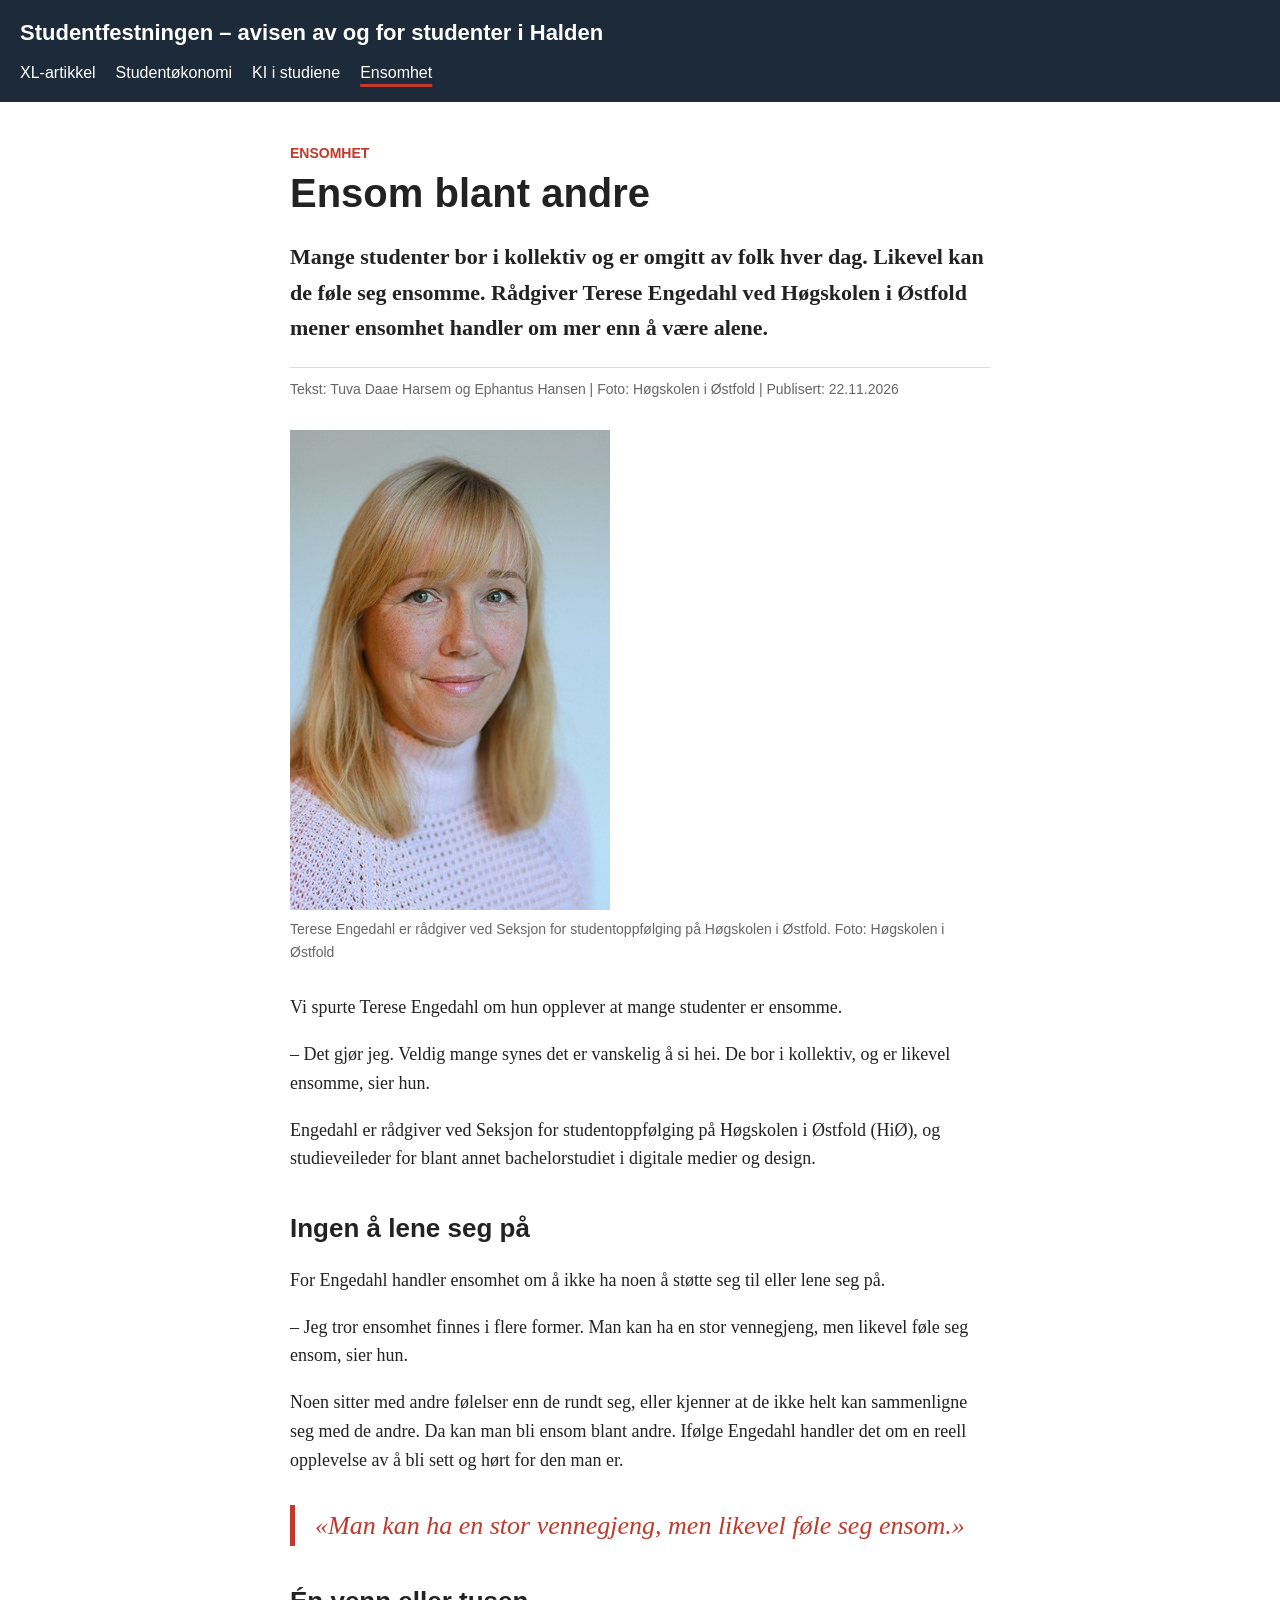
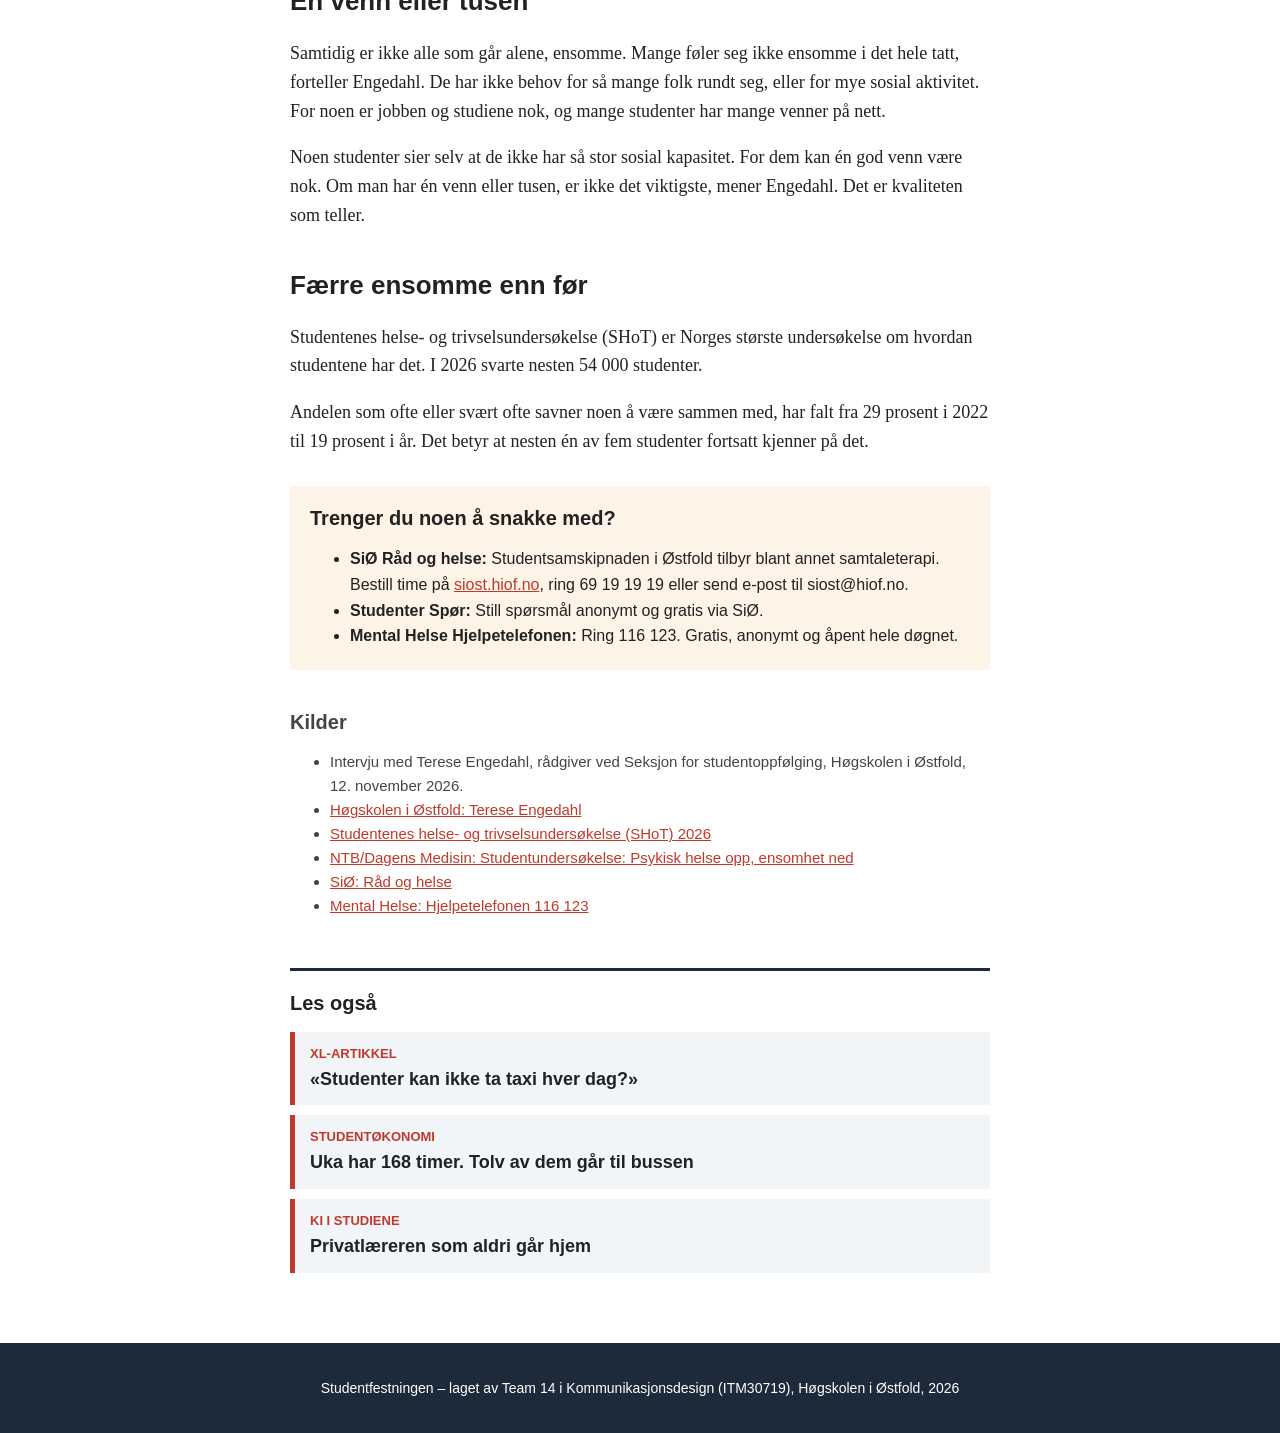
==== portefolje/ensomhet.html @ e14778f9 "Portefølje: XL-artikkel og tre små artikler i mappen portefolje - xl-studentokonomi: Emely-artikkele" ====
<!DOCTYPE html>
<html lang="no">
<head>
    <meta charset="UTF-8">
    <meta name="viewport" content="width=device-width, initial-scale=1.0">
    <meta name="description" content="Mange studenter bor i kollektiv og er omgitt av folk, men føler seg likevel ensomme. Rådgiver Terese Engedahl ved HiØ forklarer.">
    <title>Ensom blant andre</title>
    <link rel="stylesheet" href="ensomhet.css">
</head>
<body>
    <header class="topp">
        <p class="logo">Studentfestningen – avisen av og for studenter i Halden</p>
        <nav aria-label="Artikler">
            <ul>
                <li><a href="xl-studentokonomi.html">XL-artikkel</a></li>
                <li><a href="studentokonomi.html">Studentøkonomi</a></li>
                <li><a href="ki.html">KI i studiene</a></li>
                <li><a href="ensomhet.html" aria-current="page">Ensomhet</a></li>
            </ul>
        </nav>
    </header>
    <main>
        <article>
            <p class="stikktittel">Ensomhet</p>
            <h1>Ensom blant andre</h1>
            <p class="ingress">Mange studenter bor i kollektiv og er omgitt av folk hver dag. Likevel kan de føle seg ensomme. Rådgiver Terese Engedahl ved Høgskolen i Østfold mener ensomhet handler om mer enn å være alene.</p>
            <p class="byline">Tekst: Tuva Daae Harsem og Ephantus Hansen | Foto: Høgskolen i Østfold | Publisert: 22.11.2026</p>

            <figure class="portrett">
                <img src="bilder/ensomhet/terese.jpg" alt="Portrett av Terese Engedahl" width="400" height="600">
                <figcaption>Terese Engedahl er rådgiver ved Seksjon for studentoppfølging på Høgskolen i Østfold. Foto: Høgskolen i Østfold</figcaption>
            </figure>

            <p>Vi spurte Terese Engedahl om hun opplever at mange studenter er ensomme.</p>
            <p>– Det gjør jeg. Veldig mange synes det er vanskelig å si hei. De bor i kollektiv, og er likevel ensomme, sier hun.</p>
            <p>Engedahl er rådgiver ved Seksjon for studentoppfølging på Høgskolen i Østfold (HiØ), og studieveileder for blant annet bachelorstudiet i digitale medier og design.</p>

            <section>
                <h2>Ingen å lene seg på</h2>
                <p>For Engedahl handler ensomhet om å ikke ha noen å støtte seg til eller lene seg på.</p>
                <p>– Jeg tror ensomhet finnes i flere former. Man kan ha en stor vennegjeng, men likevel føle seg ensom, sier hun.</p>
                <p>Noen sitter med andre følelser enn de rundt seg, eller kjenner at de ikke helt kan sammenligne seg med de andre. Da kan man bli ensom blant andre. Ifølge Engedahl handler det om en reell opplevelse av å bli sett og hørt for den man er.</p>
                <blockquote>
                    <p>«Man kan ha en stor vennegjeng, men likevel føle seg ensom.»</p>
                </blockquote>
            </section>

            <section>
                <h2>Én venn eller tusen</h2>
                <p>Samtidig er ikke alle som går alene, ensomme. Mange føler seg ikke ensomme i det hele tatt, forteller Engedahl. De har ikke behov for så mange folk rundt seg, eller for mye sosial aktivitet. For noen er jobben og studiene nok, og mange studenter har mange venner på nett.</p>
                <p>Noen studenter sier selv at de ikke har så stor sosial kapasitet. For dem kan én god venn være nok. Om man har én venn eller tusen, er ikke det viktigste, mener Engedahl. Det er kvaliteten som teller.</p>
            </section>

            <section>
                <h2>Færre ensomme enn før</h2>
                <p>Studentenes helse- og trivselsundersøkelse (SHoT) er Norges største undersøkelse om hvordan studentene har det. I 2026 svarte nesten 54 000 studenter.</p>
                <p>Andelen som ofte eller svært ofte savner noen å være sammen med, har falt fra 29 prosent i 2022 til 19 prosent i år. Det betyr at nesten én av fem studenter fortsatt kjenner på det.</p>
            </section>

            <aside class="faktaboks">
                <h2>Trenger du noen å snakke med?</h2>
                <ul>
                    <li><strong>SiØ Råd og helse:</strong> Studentsamskipnaden i Østfold tilbyr blant annet samtaleterapi. Bestill time på <a href="https://www.siost.hiof.no/r%C3%A5d-og-helse">siost.hiof.no</a>, ring 69 19 19 19 eller send e-post til siost@hiof.no.</li>
                    <li><strong>Studenter Spør:</strong> Still spørsmål anonymt og gratis via SiØ.</li>
                    <li><strong>Mental Helse Hjelpetelefonen:</strong> Ring 116 123. Gratis, anonymt og åpent hele døgnet.</li>
                </ul>
            </aside>

            <section class="kilder">
                <h2>Kilder</h2>
                <ul>
                    <li>Intervju med Terese Engedahl, rådgiver ved Seksjon for studentoppfølging, Høgskolen i Østfold, 12. november 2026.</li>
                    <li><a href="https://www.hiof.no/om/organisasjon/administrasjonen/utdanningsavdelingen/studentoppfolging/personer/tekn-adm-ansatte/tee/">Høgskolen i Østfold: Terese Engedahl</a></li>
                    <li><a href="https://studenthelse.no/">Studentenes helse- og trivselsundersøkelse (SHoT) 2026</a></li>
                    <li><a href="https://www.dagensmedisin.no/innenriks-kunstig-intelligens-ntb/studentundersokelse-psykisk-helse-opp-ensomhet-ned/771553">NTB/Dagens Medisin: Studentundersøkelse: Psykisk helse opp, ensomhet ned</a></li>
                    <li><a href="https://www.siost.hiof.no/r%C3%A5d-og-helse">SiØ: Råd og helse</a></li>
                    <li><a href="https://mentalhelse.no/">Mental Helse: Hjelpetelefonen 116 123</a></li>
                </ul>
            </section>
        </article>

        <nav class="les-ogsa" aria-label="Les også">
            <h2>Les også</h2>
            <ul>
                <li><a href="xl-studentokonomi.html"><span>XL-artikkel</span>«Studenter kan ikke ta taxi hver dag?»</a></li>
                <li><a href="studentokonomi.html"><span>Studentøkonomi</span>Uka har 168 timer. Tolv av dem går til bussen</a></li>
                <li><a href="ki.html"><span>KI i studiene</span>Privatlæreren som aldri går hjem</a></li>
            </ul>
        </nav>
    </main>
    <footer>
        <p>Studentfestningen – laget av Team 14 i Kommunikasjonsdesign (ITM30719), Høgskolen i Østfold, 2026</p>
    </footer>
</body>
</html>
---- portefolje/ensomhet.css ----
/* ---------- Felles avisoppsett (likt i alle artiklene) ---------- */
body {
    margin: 0;
    font-family: Georgia, "Times New Roman", serif;
    font-size: 18px;
    line-height: 1.6;
    color: #222222;
    background-color: #ffffff;
}

a {
    color: #c0392b;
}

img {
    display: block;
    width: 100%;
    height: auto;
}

/* Toppmeny */
.topp {
    background-color: #1d2a3a;
    color: #ffffff;
    padding: 15px 20px;
    font-family: Arial, Helvetica, sans-serif;
}

.logo {
    margin: 0 0 8px 0;
    font-size: 22px;
    font-weight: bold;
}

.topp ul {
    margin: 0;
    padding: 0;
    list-style: none;
    display: flex;
    flex-wrap: wrap;
    gap: 10px 20px;
}

.topp a {
    color: #ffffff;
    text-decoration: none;
    font-size: 16px;
}

.topp a:hover,
.topp a[aria-current="page"] {
    text-decoration: underline;
    text-decoration-color: #c0392b;
    text-decoration-thickness: 3px;
    text-underline-offset: 6px;
}

/* Artikkelen */
main {
    max-width: 700px;
    margin: 0 auto;
    padding: 20px;
}

h1, h2, h3 {
    font-family: Arial, Helvetica, sans-serif;
    line-height: 1.2;
}

h1 {
    font-size: 40px;
    margin: 5px 0 15px 0;
}

h2 {
    font-size: 26px;
    margin-top: 40px;
}

.stikktittel {
    margin: 20px 0 0 0;
    color: #c0392b;
    font-family: Arial, Helvetica, sans-serif;
    font-size: 14px;
    font-weight: bold;
    text-transform: uppercase;
}

.ingress {
    font-size: 22px;
    font-weight: bold;
}

.byline {
    color: #666666;
    font-family: Arial, Helvetica, sans-serif;
    font-size: 14px;
    border-top: 1px solid #dddddd;
    padding-top: 10px;
}

figure {
    margin: 30px 0;
}

figcaption {
    color: #666666;
    font-family: Arial, Helvetica, sans-serif;
    font-size: 14px;
    margin-top: 8px;
}

blockquote {
    margin: 30px 0;
    padding-left: 20px;
    border-left: 5px solid #c0392b;
    color: #c0392b;
    font-size: 26px;
    font-style: italic;
}

.faktaboks {
    background-color: #fdf3e7;
    padding: 5px 20px;
    margin-top: 30px;
    font-family: Arial, Helvetica, sans-serif;
    font-size: 16px;
}

.kilder {
    font-family: Arial, Helvetica, sans-serif;
    font-size: 15px;
    color: #444444;
}

.kilder h2 {
    font-size: 20px;
}

/* Les også: lenker til de andre artiklene */
.les-ogsa {
    margin-top: 50px;
    border-top: 3px solid #1d2a3a;
    font-family: Arial, Helvetica, sans-serif;
}

.les-ogsa h2 {
    font-size: 20px;
    margin-top: 20px;
}

.les-ogsa ul {
    list-style: none;
    margin: 0;
    padding: 0;
}

.les-ogsa li {
    margin-bottom: 10px;
}

.les-ogsa a {
    display: block;
    padding: 12px 15px;
    background-color: #f2f5f8;
    border-left: 5px solid #c0392b;
    color: #222222;
    font-weight: bold;
    text-decoration: none;
}

.les-ogsa a:hover {
    background-color: #e4e9ef;
}

.les-ogsa span {
    display: block;
    color: #c0392b;
    font-size: 13px;
    text-transform: uppercase;
}

footer {
    background-color: #1d2a3a;
    color: #ffffff;
    text-align: center;
    padding: 20px;
    margin-top: 40px;
    font-family: Arial, Helvetica, sans-serif;
    font-size: 14px;
}

@media (max-width: 600px) {
    body {
        font-size: 16px;
    }

    h1 {
        font-size: 30px;
    }

    .ingress {
        font-size: 19px;
    }

    blockquote {
        font-size: 22px;
    }
}

/* ---------- Bare for Ensomhet-artikkelen ---------- */
.portrett img {
    max-width: 320px;
}

.faktaboks h2 {
    font-size: 20px;
    margin-top: 15px;
}
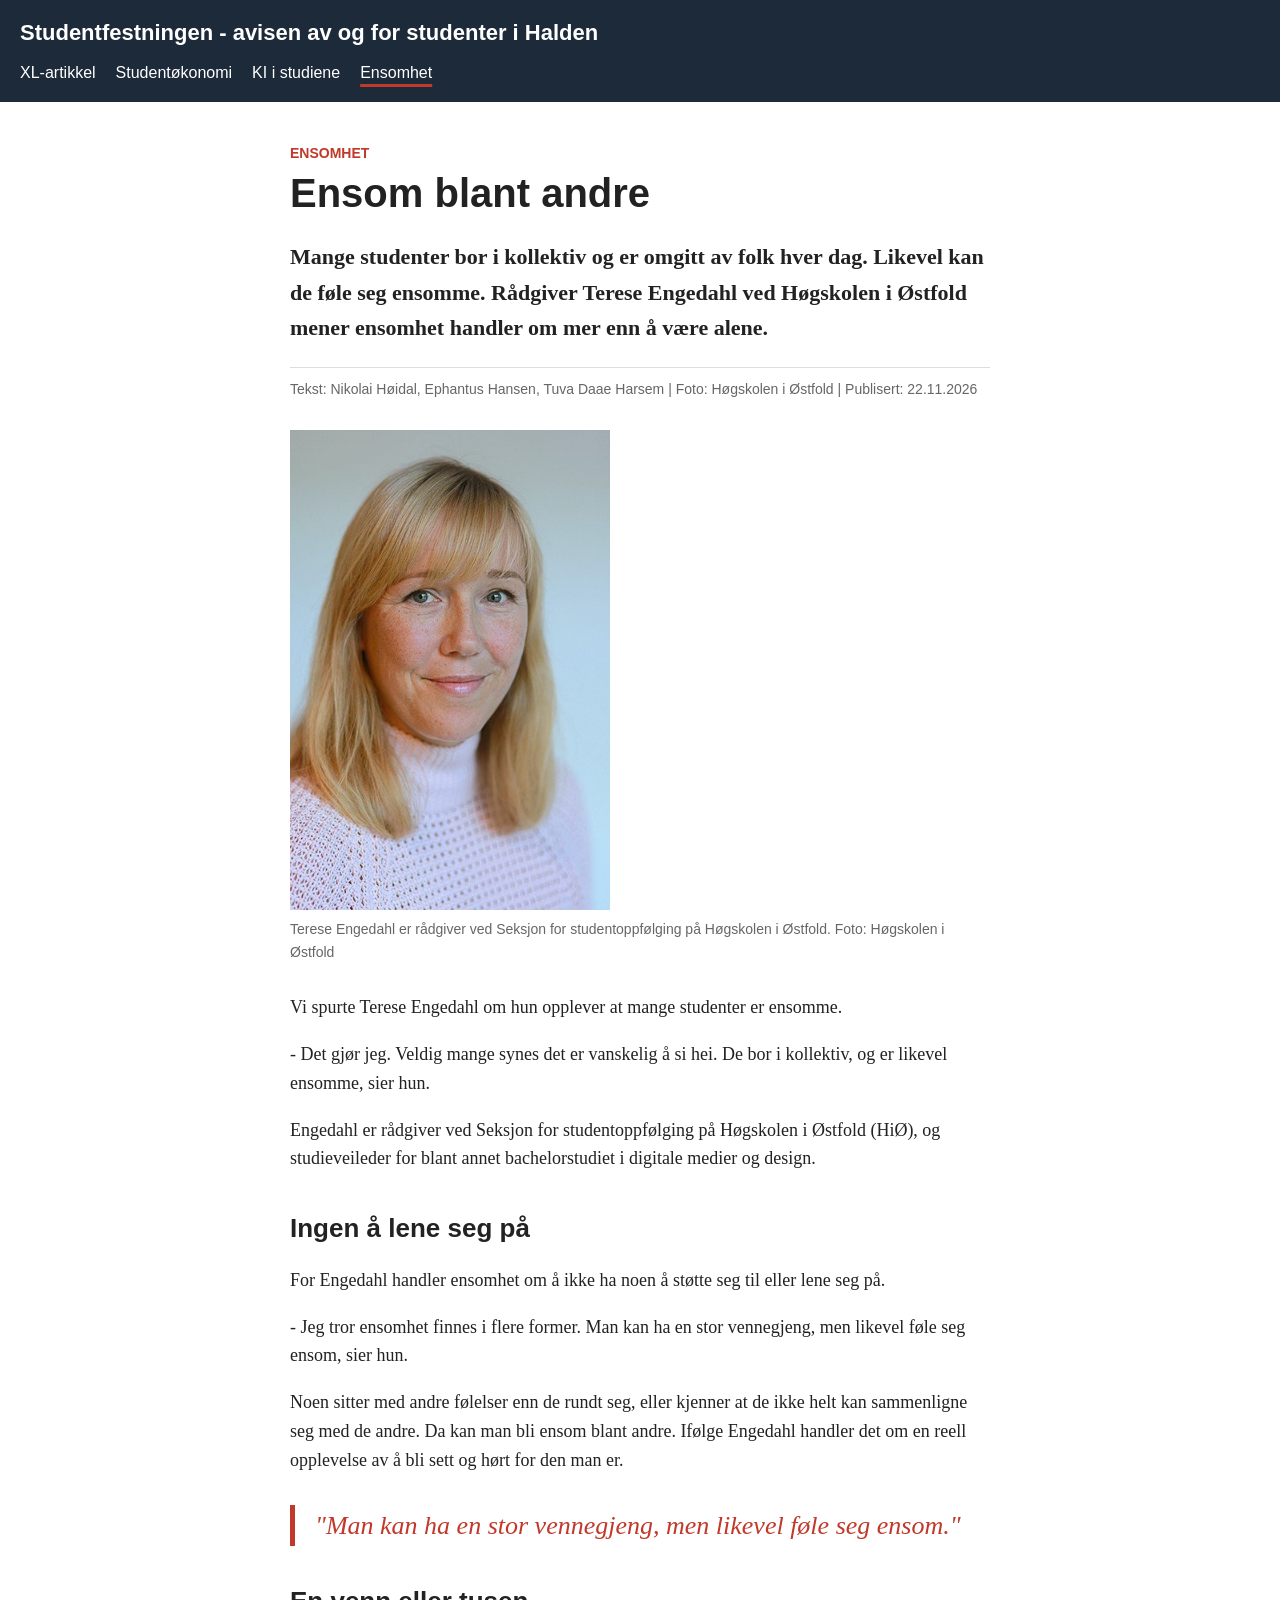
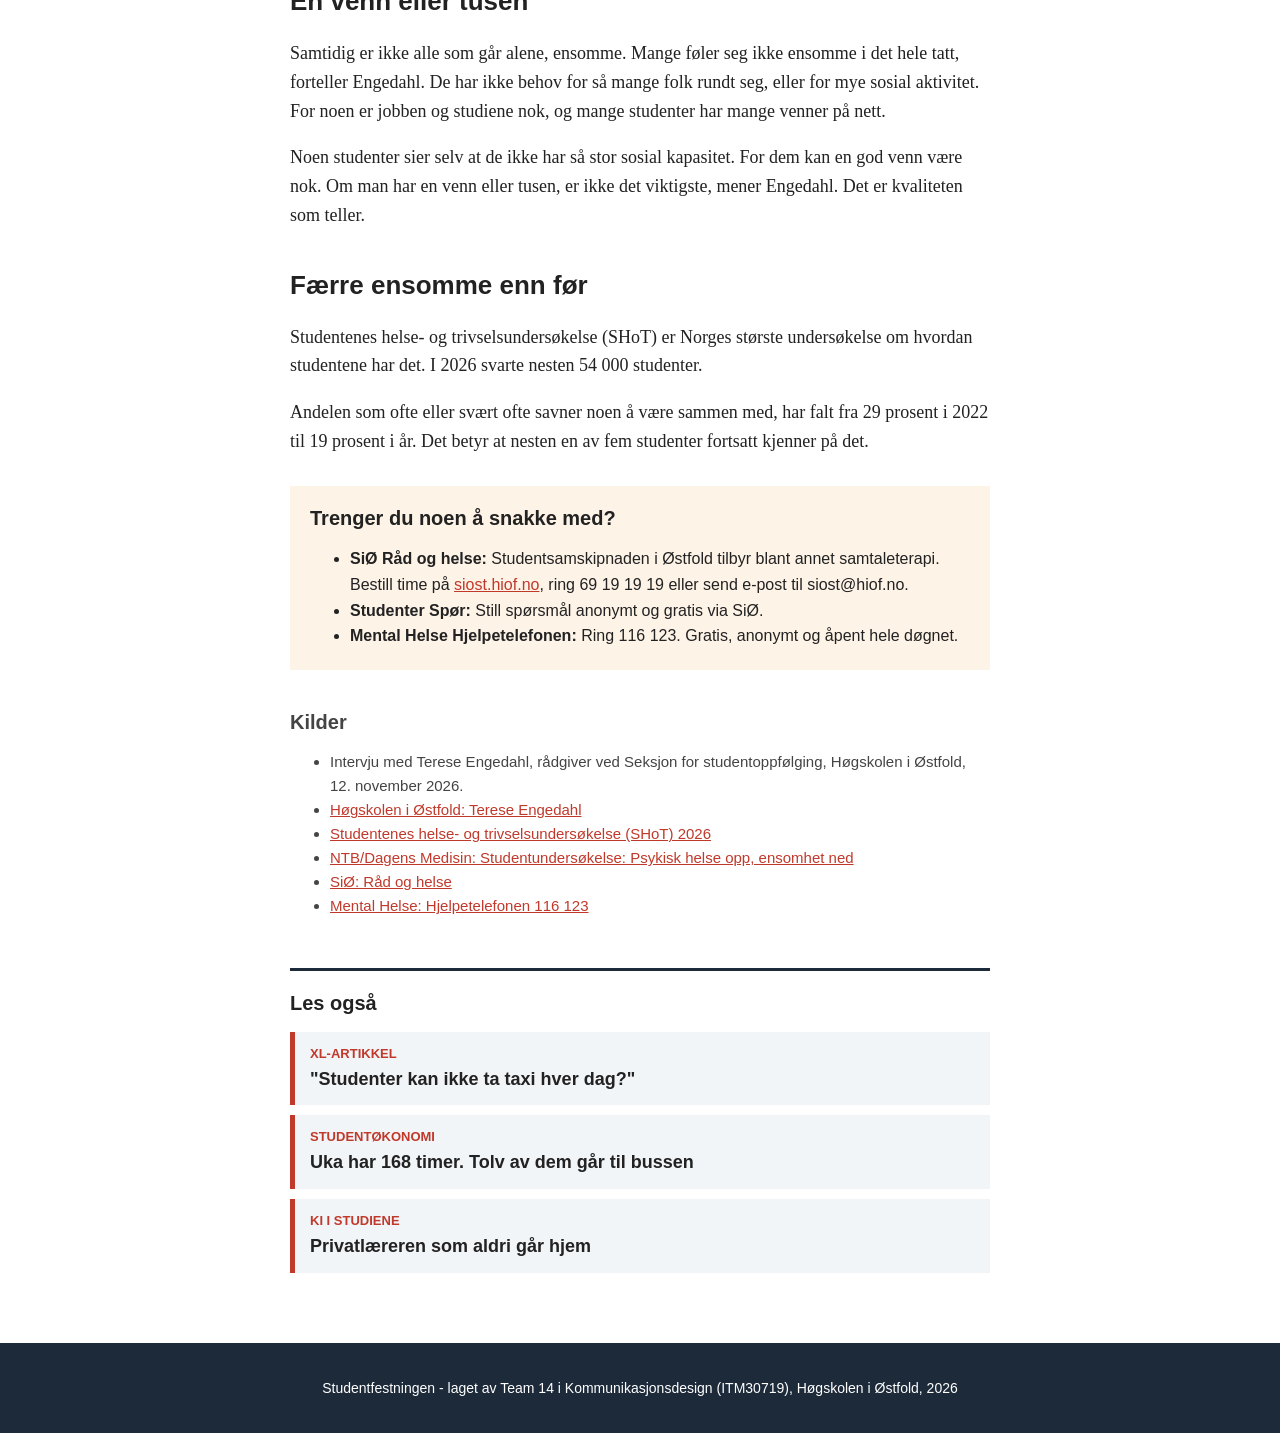
==== commit 3eeafb76: "Oppdatert tekst og innhold i porteføljen" ====
--- a/portefolje/ensomhet.html
+++ b/portefolje/ensomhet.html
@@ -3,18 +3,19 @@
 <head>
     <meta charset="UTF-8">
     <meta name="viewport" content="width=device-width, initial-scale=1.0">
-    <meta name="description" content="Mange studenter bor i kollektiv og er omgitt av folk, men føler seg likevel ensomme. Rådgiver Terese Engedahl ved HiØ forklarer.">
+    <meta name="beskrivelse" content="Mange studenter bor i kollektiv og er omgitt av folk, men føler seg likevel ensomme. Rådgiver Terese Engedahl ved HiØ forklarer.">
     <title>Ensom blant andre</title>
     <link rel="stylesheet" href="ensomhet.css">
 </head>
 <body>
     <header class="topp">
-        <p class="logo">Studentfestningen – avisen av og for studenter i Halden</p>
+        <p class="logo">Studentfestningen - avisen av og for studenter i Halden</p>
         <nav aria-label="Artikler">
             <ul>
                 <li><a href="xl-studentokonomi.html">XL-artikkel</a></li>
                 <li><a href="studentokonomi.html">Studentøkonomi</a></li>
                 <li><a href="ki.html">KI i studiene</a></li>
+                <!-- <li><a href=".html" aria-current="page">Ensomh</a></li> -->
                 <li><a href="ensomhet.html" aria-current="page">Ensomhet</a></li>
             </ul>
         </nav>
@@ -24,7 +25,7 @@
             <p class="stikktittel">Ensomhet</p>
             <h1>Ensom blant andre</h1>
             <p class="ingress">Mange studenter bor i kollektiv og er omgitt av folk hver dag. Likevel kan de føle seg ensomme. Rådgiver Terese Engedahl ved Høgskolen i Østfold mener ensomhet handler om mer enn å være alene.</p>
-            <p class="byline">Tekst: Tuva Daae Harsem og Ephantus Hansen | Foto: Høgskolen i Østfold | Publisert: 22.11.2026</p>
+            <p class="byline">Tekst: Nikolai Høidal, Ephantus Hansen, Tuva Daae Harsem | Foto: Høgskolen i Østfold | Publisert: 22.11.2026</p>
 
             <figure class="portrett">
                 <img src="bilder/ensomhet/terese.jpg" alt="Portrett av Terese Engedahl" width="400" height="600">
@@ -32,29 +33,33 @@
             </figure>
 
             <p>Vi spurte Terese Engedahl om hun opplever at mange studenter er ensomme.</p>
-            <p>– Det gjør jeg. Veldig mange synes det er vanskelig å si hei. De bor i kollektiv, og er likevel ensomme, sier hun.</p>
+            <!-- <h2>Vi spurte Terese Engedahl om hun opplever at mange studenter er ensomme.</h2> -->
+            <p>- Det gjør jeg. Veldig mange synes det er vanskelig å si hei. De bor i kollektiv, og er likevel ensomme, sier hun.</p>
             <p>Engedahl er rådgiver ved Seksjon for studentoppfølging på Høgskolen i Østfold (HiØ), og studieveileder for blant annet bachelorstudiet i digitale medier og design.</p>
 
             <section>
                 <h2>Ingen å lene seg på</h2>
                 <p>For Engedahl handler ensomhet om å ikke ha noen å støtte seg til eller lene seg på.</p>
-                <p>– Jeg tror ensomhet finnes i flere former. Man kan ha en stor vennegjeng, men likevel føle seg ensom, sier hun.</p>
+                <p>- Jeg tror ensomhet finnes i flere former. Man kan ha en stor vennegjeng, men likevel føle seg ensom, sier hun.</p>
                 <p>Noen sitter med andre følelser enn de rundt seg, eller kjenner at de ikke helt kan sammenligne seg med de andre. Da kan man bli ensom blant andre. Ifølge Engedahl handler det om en reell opplevelse av å bli sett og hørt for den man er.</p>
                 <blockquote>
-                    <p>«Man kan ha en stor vennegjeng, men likevel føle seg ensom.»</p>
+                    <!-- <blockquote></blockquote> -->
+                    <p>"Man kan ha en stor vennegjeng, men likevel føle seg ensom."</p>
                 </blockquote>
             </section>
-
+            <!-- <section>
+                skriv noe her
+            </section> -->
             <section>
-                <h2>Én venn eller tusen</h2>
+                <h2>En venn eller tusen</h2>
                 <p>Samtidig er ikke alle som går alene, ensomme. Mange føler seg ikke ensomme i det hele tatt, forteller Engedahl. De har ikke behov for så mange folk rundt seg, eller for mye sosial aktivitet. For noen er jobben og studiene nok, og mange studenter har mange venner på nett.</p>
-                <p>Noen studenter sier selv at de ikke har så stor sosial kapasitet. For dem kan én god venn være nok. Om man har én venn eller tusen, er ikke det viktigste, mener Engedahl. Det er kvaliteten som teller.</p>
+                <p>Noen studenter sier selv at de ikke har så stor sosial kapasitet. For dem kan en god venn være nok. Om man har en venn eller tusen, er ikke det viktigste, mener Engedahl. Det er kvaliteten som teller.</p>
             </section>
 
             <section>
                 <h2>Færre ensomme enn før</h2>
                 <p>Studentenes helse- og trivselsundersøkelse (SHoT) er Norges største undersøkelse om hvordan studentene har det. I 2026 svarte nesten 54 000 studenter.</p>
-                <p>Andelen som ofte eller svært ofte savner noen å være sammen med, har falt fra 29 prosent i 2022 til 19 prosent i år. Det betyr at nesten én av fem studenter fortsatt kjenner på det.</p>
+                <p>Andelen som ofte eller svært ofte savner noen å være sammen med, har falt fra 29 prosent i 2022 til 19 prosent i år. Det betyr at nesten en av fem studenter fortsatt kjenner på det.</p>
             </section>
 
             <aside class="faktaboks">
@@ -62,6 +67,7 @@
                 <ul>
                     <li><strong>SiØ Råd og helse:</strong> Studentsamskipnaden i Østfold tilbyr blant annet samtaleterapi. Bestill time på <a href="https://www.siost.hiof.no/r%C3%A5d-og-helse">siost.hiof.no</a>, ring 69 19 19 19 eller send e-post til siost@hiof.no.</li>
                     <li><strong>Studenter Spør:</strong> Still spørsmål anonymt og gratis via SiØ.</li>
+                    <!-- <ul><strong>Studenter Spør:</strong> Still spørsmål-.</ul> -->
                     <li><strong>Mental Helse Hjelpetelefonen:</strong> Ring 116 123. Gratis, anonymt og åpent hele døgnet.</li>
                 </ul>
             </aside>
@@ -78,18 +84,21 @@
                 </ul>
             </section>
         </article>
-
+        <!-- <article>
+            w
+        </article> -->
+    
         <nav class="les-ogsa" aria-label="Les også">
             <h2>Les også</h2>
             <ul>
-                <li><a href="xl-studentokonomi.html"><span>XL-artikkel</span>«Studenter kan ikke ta taxi hver dag?»</a></li>
+                <li><a href="xl-studentokonomi.html"><span>XL-artikkel</span>"Studenter kan ikke ta taxi hver dag?"</a></li>
                 <li><a href="studentokonomi.html"><span>Studentøkonomi</span>Uka har 168 timer. Tolv av dem går til bussen</a></li>
                 <li><a href="ki.html"><span>KI i studiene</span>Privatlæreren som aldri går hjem</a></li>
             </ul>
         </nav>
     </main>
     <footer>
-        <p>Studentfestningen – laget av Team 14 i Kommunikasjonsdesign (ITM30719), Høgskolen i Østfold, 2026</p>
+        <p>Studentfestningen - laget av Team 14 i Kommunikasjonsdesign (ITM30719), Høgskolen i Østfold, 2026</p>
     </footer>
 </body>
 </html>
--- a/portefolje/ensomhet.css
+++ b/portefolje/ensomhet.css
@@ -1,4 +1,4 @@
-/* ---------- Felles avisoppsett (likt i alle artiklene) ---------- */
+/* Felles avisoppsett (likt i alle artiklene) */
 body {
     margin: 0;
     font-family: Georgia, "Times New Roman", serif;
@@ -39,6 +39,7 @@
     display: flex;
     flex-wrap: wrap;
     gap: 10px 20px;
+    /* box-shadow: #1d2a3a; */
 }
 
 .topp a {
@@ -93,6 +94,7 @@
 
 .byline {
     color: #666666;
+    /* color: black; */
     font-family: Arial, Helvetica, sans-serif;
     font-size: 14px;
     border-top: 1px solid #dddddd;
@@ -105,6 +107,7 @@
 
 figcaption {
     color: #666666;
+    /* color: grey; */
     font-family: Arial, Helvetica, sans-serif;
     font-size: 14px;
     margin-top: 8px;
@@ -115,8 +118,10 @@
     padding-left: 20px;
     border-left: 5px solid #c0392b;
     color: #c0392b;
+    /* color: purple; */
     font-size: 26px;
     font-style: italic;
+    /* font-weight: 100; */
 }
 
 .faktaboks {
@@ -137,7 +142,7 @@
     font-size: 20px;
 }
 
-/* Les også: lenker til de andre artiklene */
+/* Les også (Text): lenker til de andre artiklene */
 .les-ogsa {
     margin-top: 50px;
     border-top: 3px solid #1d2a3a;
@@ -167,6 +172,7 @@
     color: #222222;
     font-weight: bold;
     text-decoration: none;
+    /* margin-top: 40px; */
 }
 
 .les-ogsa a:hover {
@@ -186,6 +192,7 @@
     text-align: center;
     padding: 20px;
     margin-top: 40px;
+    /* margin-bottom: 30px; */
     font-family: Arial, Helvetica, sans-serif;
     font-size: 14px;
 }
